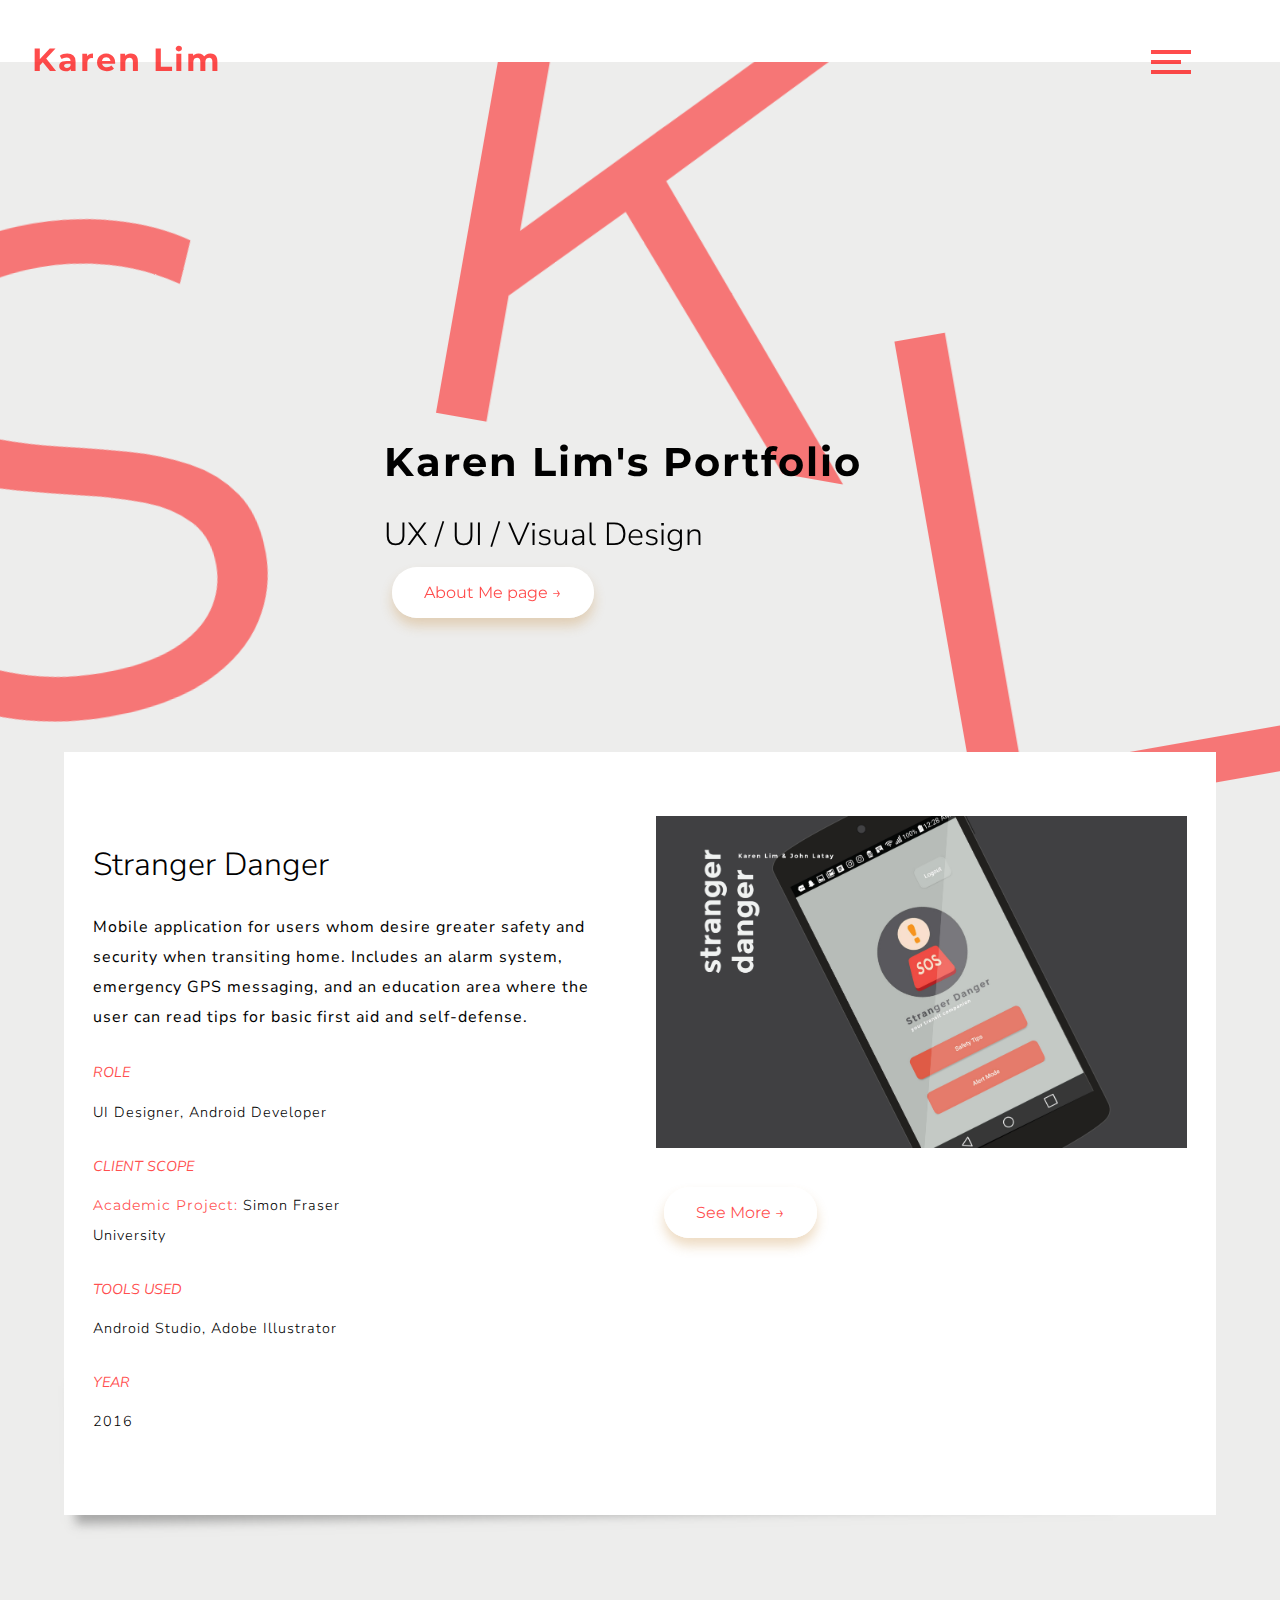
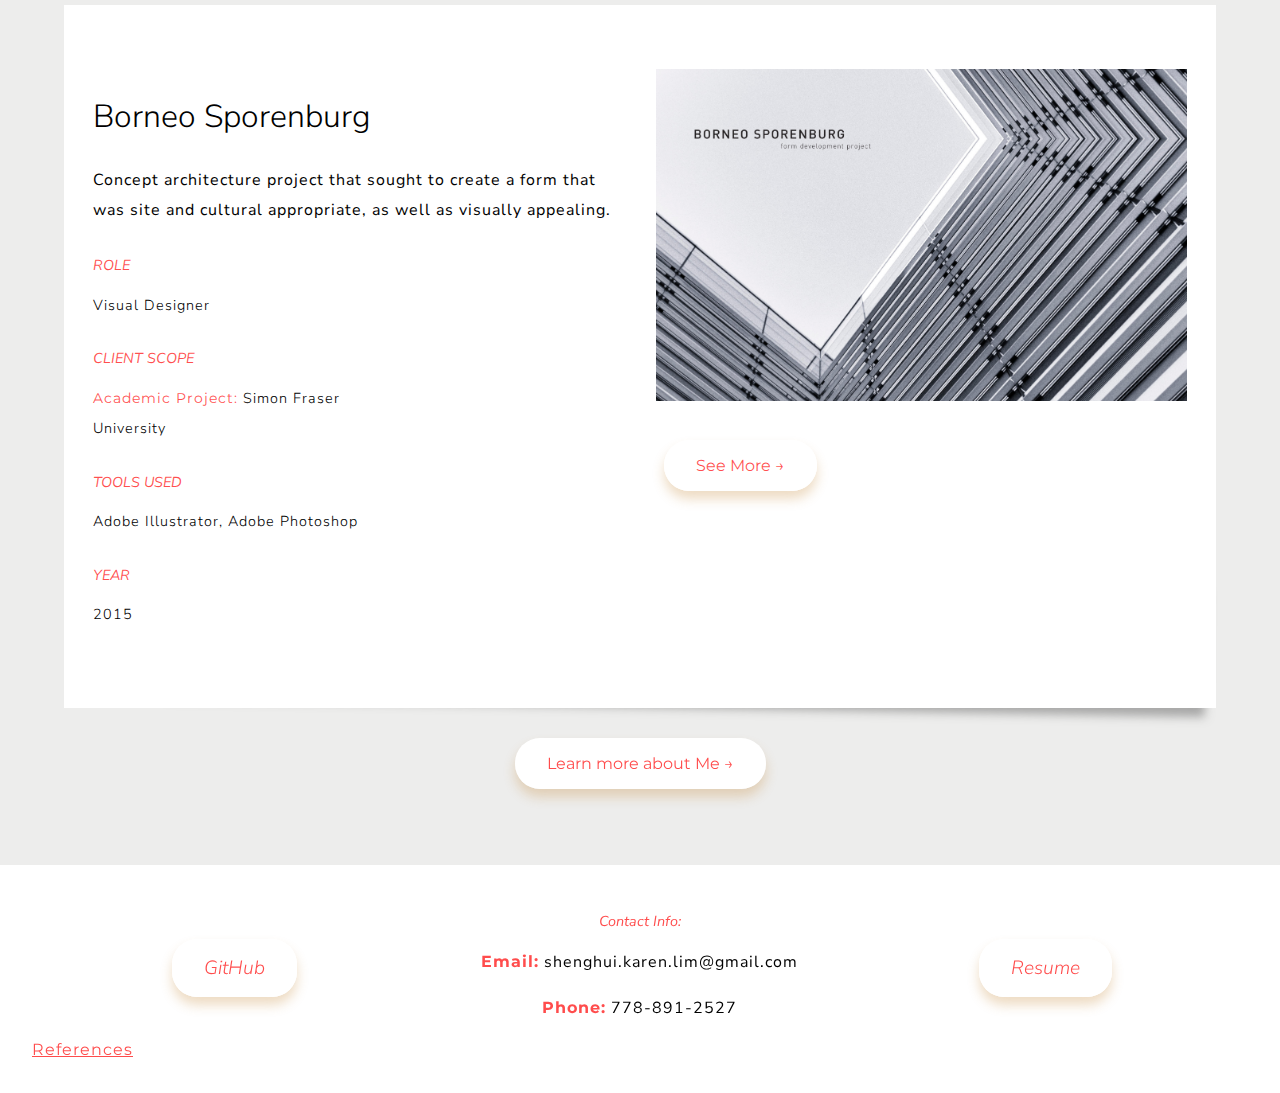
==== pub_html/index.html @ cf5feb18 "k - took out type for js script, unneeded. added an h4 styling because i needed one for the bio appa" ====
<!DOCTYPE HTML>

<html lang="en">

<head>
  <meta charset="utf-8" />
  <meta name="viewport" content="width=device-width, initial-scale=1" />
  <link rel="stylesheet" href="css/normalize.css" type="text/css" />
    <link rel="stylesheet" href="css/flexbox.css" type="text/css" />
  <link rel="stylesheet" href="css/main.css" type="text/css" />
  <link rel="stylesheet" href="css/index.css" type="text/css" />
  <link href="https://fonts.googleapis.com/css?family=Montserrat:700,700i" rel="stylesheet">
  <link href="https://fonts.googleapis.com/css?family=Nunito+Sans:300,300i,400,400i" rel="stylesheet" />
  <script src="https://code.jquery.com/jquery-3.3.1.js"></script>
  <script src="https://ajax.googleapis.com/ajax/libs/jquery/3.3.1/jquery.min.js"></script>

  <script src="js/header-menu.js"></script>

  <title>Karen Lim - Portfolio: Home</title>
</head>


<body>
  <header>
    <div class="header-white-background"></div>
      <nav class="header-nav container">
        <div class="header-home-nav block">
          <a href="index.html">Karen Lim</a>
        </div>

        <div class="block header-right-nav" aria-hidden="true">
          <a href="index.html">Home</a>
          <a href="stranger-danger.html">Stranger Danger</a>
          <a href="borneo-sporenburg.html">Borneo Sporenburg</a>
          <a href="about.html">About</a>
          <a href="styleguide/styleguideindex.html">Styleguide</a>
        </div>

        <button class="block hamburger-btn">
          <span class="hamburger-icon"></span>
        </button>
      </nav>
  </header>

  <section class="index-section top-box-spacing">
    <div class="index-elements-container">
      <div class="crazy-letter" id="crazy-s">
        <p>
          S
        </p>
      </div>
      <div class="crazy-letter" id="crazy-k">
        <p>
          K
        </p>
      </div>
      <div class="crazy-letter" id="crazy-l">
        <p>
          L
        </p>
      </div>
    </div>
    <!-- this will go on top of the crazy letters -->
    <div class="index-title">
      <h1>Karen Lim's Portfolio</h1>
      <h2>UX / UI / Visual Design</h2>
      <a href="about.html" class="default-button">About Me page &#8594;</a>
    </div>
  </section>





<section class="container" id="feature-work1-section">
  <div class="container featured-work-container">
    <div class="block work-overview-block">
      <div class="block">
        <h2>Stranger Danger</h2>
          <p>Mobile application for users whom desire greater safety and security when transiting home. Includes an alarm system, emergency GPS messaging, and an education area where the user can read tips for basic first aid and self-defense.
          </p>
      </div>
      <div class="block container work-facts-container">
        <div class="block work-facts-block">
          <h3>ROLE</h3>
          <p> UI Designer, Android Developer</p>
        </div>
        <div class="block work-facts-block">
          <h3>CLIENT SCOPE</h3>
          <p><strong>Academic Project:</strong> Simon Fraser University</p>
        </div>
        <div class="block work-facts-block">
          <h3>TOOLS USED</h3>
          <p>Android Studio, Adobe Illustrator</p>
        </div>
        <div class="block work-facts-block">
          <h3>YEAR</h3>
          <p>2016</p>
        </div>
      </div>
    </div>
    <div class="block work-img-block">
      <a href="stranger-danger.html">
        <img src="img/stranger-danger/SD_titlepage.jpg" />
      </a>
        <div class="see-more-block">
          <a href="stranger-danger.html" class="default-button">See More &#8594;</a>
        </div>
    </div>
  </div>
</section>


<section class="container feature-work2-section">
  <div class="container featured-work-container">
    <div class="block work-overview-block">
      <div class="block">
        <h2>Borneo Sporenburg</h2>
          <p>Concept architecture project that sought to create a form that was site and cultural appropriate, as well as visually appealing.
          </p>
      </div>
      <div class="block container work-facts-container">
        <div class="block work-facts-block">
          <h3>ROLE</h3>
          <p>Visual Designer</p>
        </div>
        <div class="block work-facts-block">
          <h3>CLIENT SCOPE</h3>
          <p><strong>Academic Project:</strong> Simon Fraser University</p>
        </div>
        <div class="block work-facts-block">
          <h3>TOOLS USED</h3>
          <p>Adobe Illustrator, Adobe Photoshop</p>
        </div>
        <div class="block work-facts-block">
          <h3>YEAR</h3>
          <p>2015</p>
        </div>
      </div>
    </div>
    <div class="block work-img-block">
      <a href="borneo-sporenburg.html">
        <img src="img/borneo-sp/BS_titleImg.jpg" />
      </a>
        <div class="see-more-block">
          <a href="borneo-sporenburg.html" class="default-button">See More &#8594;</a>
        </div>
    </div>
  </div>
</section>

<section id="see-aboutme-page">
  <a href="about.html" class="default-button">Learn more about Me &#8594;</a>
</section>

<footer>
  <div class="container footer-container">
    <div class="block">
      <a href="https://github.com/S-Karen-Lim/Portfolio-skarenlim" class="default-button">GitHub</a>
    </div>
    <div class="block">
      <!-- <a href="../about.html">About Me</a> -->
      <h3>Contact Info:</h3>
      <p>
        <strong>Email:</strong> shenghui.karen.lim@gmail.com
      </p>
      <p>
        <strong>Phone:</strong> 778-891-2527
      </p>
    </div>
    <div class="block">
      <a href="resume.html" class="default-button">Resume</a>
    </div>
  </div>
        <a href="references.html" class="intext-link">References</a>
</footer>
</body>
</html>
---- pub_html/css/flexbox.css ----
.container {
  display: -webkit-flex;
  display: -ms-flex;

  display: flex;

  -webkit-flex-wrap: wrap;
  -ms-flex-wrap: wrap;

  flex-wrap: wrap;

  /* margin: 1rem 0rem; */

}

.block {
  flex: 1 1 auto;
  flex-basis: 5em;
  display: block;
}
---- pub_html/css/main.css ----
body{
  padding: 0;
  margin: 0;
  background-color: rgb(237,237,236);
  font-family: 'Nunito Sans', sans-serif;
}

/* orientations */
.top-box-spacing{
  margin-top: 20vh;
}

.rem-space-top{
  padding-top: 3rem;
}

.see-other-page{
  margin-top: 5vh;
  text-align: center;
}

/* text */
h1{
  font-family: 'Montserrat', Helvetica, sans-serif;
  font-size: 2.5rem;
  font-weight: 700;
  letter-spacing: 2px;
  margin: 0;
}

h2{
  font-family: 'Nunito Sans', sans-serif;
  font-size: 2rem;
  font-weight: 300;
}

h3{
  color: rgba(255,0,0, 0.7);
  font-weight: 400;
  font-size: 0.9rem;
  font-style: oblique;
}

h4{
  font-family: 'Montserrat', sans-serif;
  font-size: 1.1rem;
  letter-spacing: 1px;
  line-height: 40px;
  color: rgba(255,0,0, 0.7);
}

p{
  font-family: 'Nunito Sans', Helvetica, sans-serif;
  font-size: 1rem;
  font-weight: 400;
  letter-spacing: 1px;
  line-height: 30px;
}

p strong{
  font-family: 'Montserrat', sans-serif;
  color: rgba(255,0,0, 0.7);
}

.intext-link{
  font-family: 'Montserrat', sans-serif;
  font-size: 1rem;
  letter-spacing: 1px;
  color: rgba(255,0,0, 0.7);
}

.intext-link:hover, .intext-link:focus{
  text-decoration: line-through;
}

/* button styling */
.default-button{
  font-family: 'Montserrat', sans-serif;
  padding: 1rem 2rem;
  margin: 0.5rem;
  text-decoration: none;
  border: none;
  background-color: white;
  border-radius: 25px;
  box-shadow: 0px 8px 12px rgba(199,139,60, 0.3);
  color: rgba(255,0,0, 0.7);
  /* tansition */
}

.default-button:hover{
  box-shadow: none;
  background-color: rgba(255,0,0, 0.7);
  color: white;
}

/* header stuff */
header{
  position: sticky;
  top: 0;
  height: 2rem;
  z-index: 1;
}

.header-nav{
  position: relative;
}

.header-white-background{
  position: absolute;
  background-color: white;
  width: 100vw;
  height: 62px;
  background-size: contain;
  z-index: 2;
}

.header-home-nav{
  position: absolute;
  top: 40px;
  left: 2rem;
  z-index: 3;
    -webkit-transition: .5s ease-in;
      -moz-transition: .5s ease-in;
      -o-transition: .5s ease-in;
      -ms-transition: .5s ease-in;
      transition: .5s ease-in;
}

.header-home-nav a{
  font-family: 'Montserrat', sans-serif;
  font-size: 2rem;
  font-weight: 700;
  text-decoration: none;
  color: rgba(255,0,0, 0.7);
  letter-spacing: 2px;
    -webkit-transition: .5s ease-in;
      -moz-transition: .5s ease-in;
      -o-transition: .5s ease-in;
      -ms-transition: .5s ease-in;
      transition: .5s ease-in;
}

.header-home-nav a:hover, .header-home-nav a:focus{
  text-decoration: line-through;
}

.header-right-nav{
  position: absolute;
  top: -170px;
  right: 4rem;
  text-align: left;
  background-color: white;
  padding: 2rem;
  z-index: 0;
  -webkit-transition: .5s ease-in;
    -moz-transition: .5s ease-in;
    -o-transition: .5s ease-in;
    -ms-transition: .5s ease-in;
    transition: .5s ease-in;
}

.active{
  top: 60px;
  box-shadow: 0 5px 5px rgba(100, 100, 100, 0.3);
  display: block;
}

.header-right-nav a{
  text-decoration: none;
  color: black;
  font-family: 'Nunito Sans', sans-serif;
  font-size: 1.2rem;
  font-weight: 300;
  font-style: oblique;
  display: block;
  align-self: flex-end;
}

.header-right-nav a:hover, .header-right-nav a:focus{
  color: rgba(255,0,0, 0.7);
}

.hamburger-btn{
  border: none;
  background: transparent;
  position: absolute;
  top: 40px;
  right: 90px;
  text-align: left;
  z-index: 3;
  height: 40px;
  width: 45px;
  padding: none;
}

.hamburger-icon{
  background-color: rgba(255, 0, 0, 0.7);
  width: 30px;
  height: 4px;
  display: block;
  position: absolute;
  margin: none;
  transition: all 0.3s;
  pointer-events: none;
}

.hamburger-icon::before, .hamburger-icon::after{
  position: absolute;
  content: '';
  background-color: rgba(255, 0, 0, 0.7);
  width: 40px;
  height: 4px;
}

.hamburger-icon::before{
  top:-10px;
  transition: all 0.3s;
}
.hamburger-icon::after{
  top:10px;
}

.hamburger-btn:focus, .hamburger-btn:hover{
    outline:none;
}

.hamburger-btn:hover .hamburger-icon, .hamburger-btn:focus .hamburger-icon{
  width: 40px;
  background-color: rgba(0, 0, 255, 0.7);
}

.hamburger-btn.toggle .hamburger-icon{
  background: transparent;
}

.hamburger-btn.toggle .hamburger-icon:before{
  top: 0;
  transform: rotate(45deg);
}

.hamburger-btn.toggle .hamburger-icon:after{
  top: 0;
  transform: rotate(-45deg);
}


/* ///////////////////////////////////////////////////////////////// */
/* Footer stuff */
footer{
  margin-top: 10vh;
  background: white;
  padding: 2rem;
}

.footer-container{
  margin: 0 auto;
  justify-content: space-around;
  align-items: center;
}

.footer-container .block{
  text-align: center;
}

.footer-container a{
  text-decoration: none;
  font-family: 'Nunito Sans', sans-serif;
  font-size: 1.2rem;
  font-weight: 300;
  font-style: oblique;
}

.footer-container a:hover, .footer-container a:focus{
  color: rgba(255,255,255);
}


/* ///////////////////////////////////////////////////////////////// */

/* Work overview section */
#feature-work1-section, .feature-work2-section{
    background-color: white;
    width: 90%;
    margin: 10vh auto 1rem auto;
    position:relative;
    /* box-shadow: */
}

/* citation: https://paulund.co.uk/learn-css-box-shadow */
#feature-work1-section:before
{
  z-index: -1;
  position: absolute;
  content: "";
  width: 90%;
  margin: 0 auto;
  bottom: 15px;
  left: 10px;
  width: 90%;
  top: 80%;
  background: #777;
  box-shadow: 0 15px 10px rgba(100, 100, 100, 0.5);
  transform: rotate(-1deg);
}

.feature-work2-section:before
{
  z-index: -1;
  position: absolute;
  content: "";
  width: 90%;
  margin: 0 auto;
  bottom: 15px;
  right: 10px;
  width: 90%;
  top: 80%;
  background: #777;
  box-shadow: 0 15px 10px rgba(100, 100, 100, 0.5);
  transform: rotate(1deg);
}
.featured-work-container{
  width: 95%;
  margin: 3rem auto;
  padding: 1rem;
  /* border: 0.5px solid rgb(237,215,200); */
}

/* button to navigate to work page */
.see-more-block{
  /* display: none; */
  /* opacity: 0; */
  display: block;
  margin: 3rem auto;
}

.work-overview-block{
  min-width: 30rem;
  height: inherit;
  justify-content: space-between;
  /* position: relative; */
}

.work-facts-container{
  /* position: absolute;
  bottom: 1rem; */
  align-content: space-around;
}

.work-facts-block{
  width: 20rem;
  margin-right: 2rem;
  display: inline-block;
  vertical-align: top;
}

.work-facts-block p{
  font-size: 0.9rem;
  font-weight: 300;
}

.work-img-block{
  width: 50rem;
  margin-left: 2rem;
  /* position: relative; */
}

.work-img-block img{
  width: 100%;
  height: auto;
}


@media (max-width:1150px) {
  .work-facts-container{
    margin: 2rem auto;
    justify-content: space-between;
    align-content: flex-start;
  }
  .work-overview-block{
    min-width: 80%;
    margin: 1rem auto;
  }
  .work-facts-block{
    width: 40%;
    vertical-align: top;
    margin: 1rem 1rem 1rem auto;
  }
  .work-img-block{
    order:-1;
    min-width: 80%;
  }
}

/* references page */
#references-section{
  width: 70%;
  margin-left: auto;
  margin-right: auto;
}

@media (max-width:700px) {
  .work-img-block{
    width: auto;
    margin: 2rem auto;
  }
  .header-home-nav{
    left: 20px;
    top: 30px;
  }
  .header-home-nav a{
    font-size: 1.1rem;
  }
  .hamburger-icon, .hamburger-icon::before, .hamburger-icon::after{
    width: 30px;
    height: 4px;
  }
  .hamburger-btn{
    top: 15px;
    right: 20px;
  }
  .hamburger-icon:hover, .hamburger-icon:focus{
    width: 25px;
  }
  .footer-container .block{
    display: block;
    min-width: 90%;
    margin-bottom: 50px;
  }
}
---- pub_html/css/index.css ----
/* index page */
.index-section{
  width: 100%;
  height: 50vh;
  margin-left: auto;
  margin-right: auto;
  position: relative;
}

.crazy-letter{
  position: fixed;
  z-index: -2;
}

.crazy-letter p{
  font-family: 'Montserrat', sans-serif;
  font-size: 700px;
  color: rgba(255, 0, 0, 0.5);
  padding: 0;
  margin: 0;
}

#crazy-s{
  top: 50%;
  left: -150px;
  transform: rotate(-10deg);
  /* animation: 0.3s ease-in crazy-s-transform; */
}

#crazy-k{
  top: 20%;
  right: 30%;
  transform: rotate(10deg);
}

#crazy-l{
  top: 60%;
  right: 1%;
  transform: rotate(-10deg);
}

.index-title{
  position: absolute;
  top: 50%;
  left: 30%;
}

#see-aboutme-page{
  margin-top: 5vh;
  text-align: center;
}

@keyframes crazy-s-transform {
  from{
    opacity: 0;
    transform: translateX(0px);
  }
  to{
    opacity: 1;
    transform: translateX(100px);
  }
}

@media (max-width: 500px) {
  .index-title{
    top: 20%;
    left:2rem;
  }
}
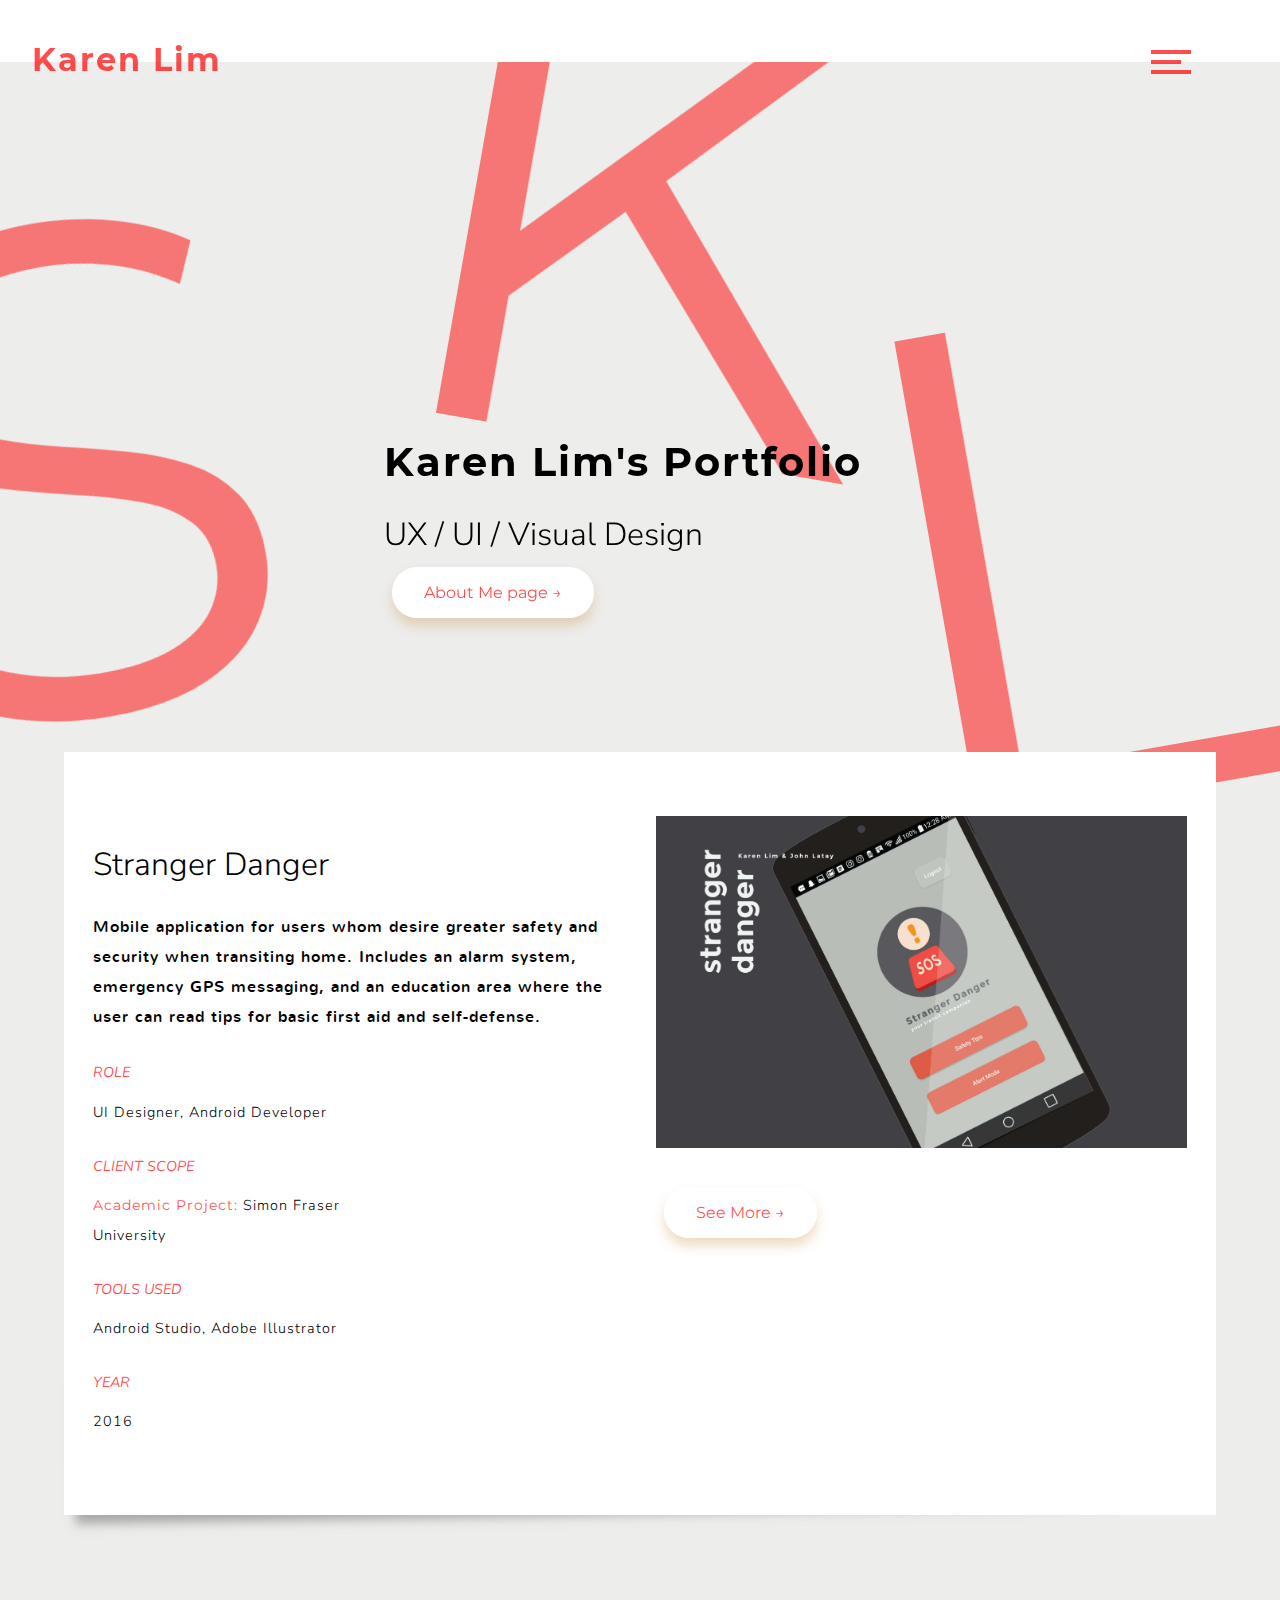
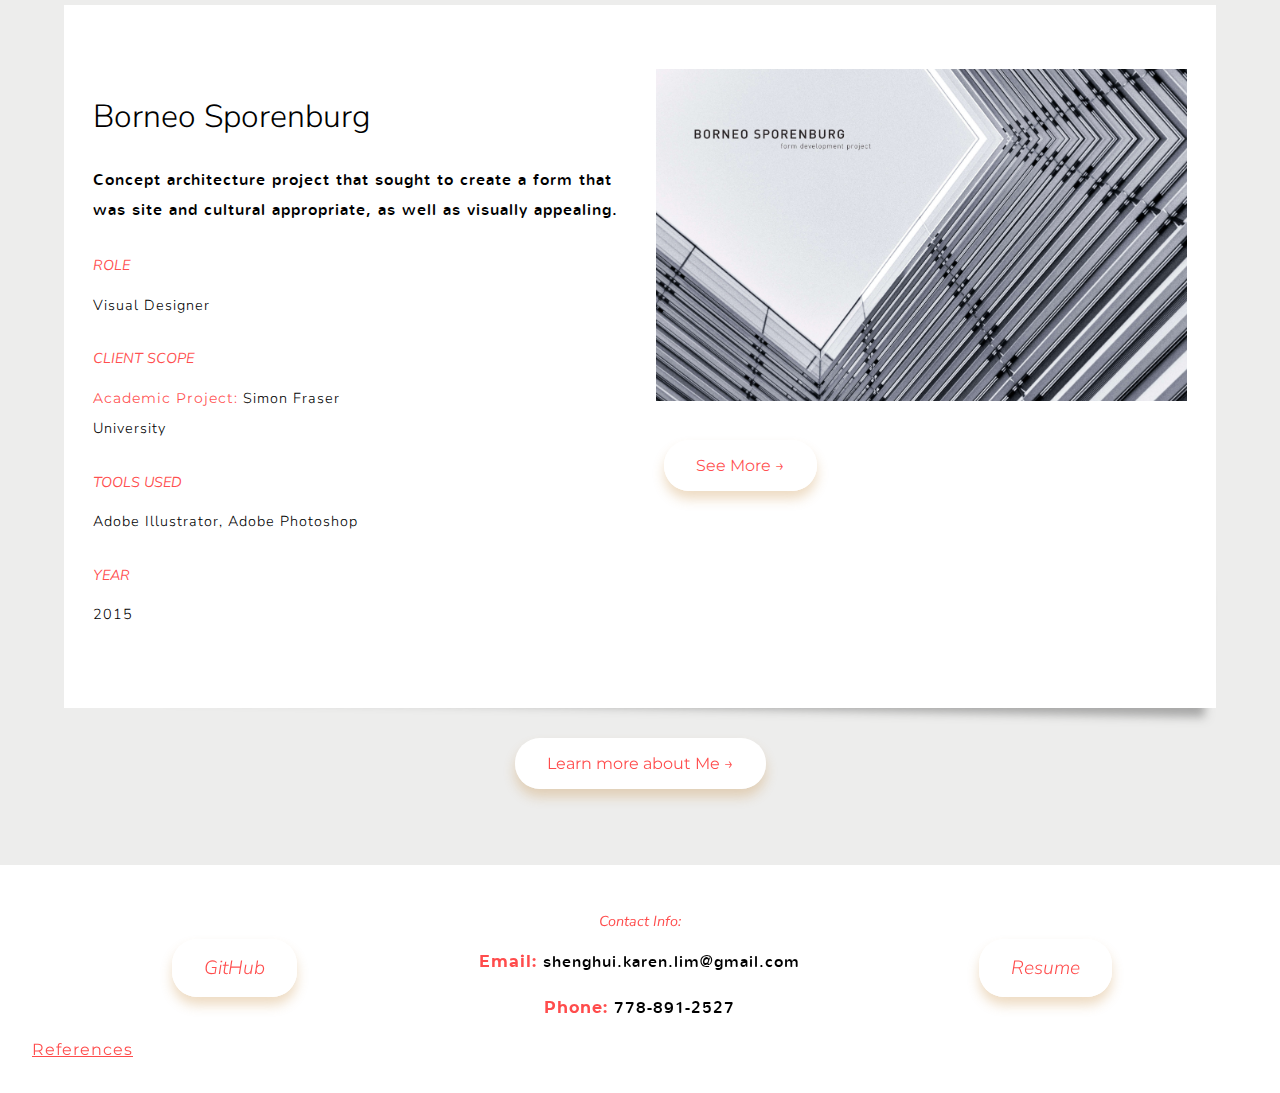
==== commit a124975f: "k - added fallback fonts for other browsers by fonts.css" ====
--- a/pub_html/index.html
+++ b/pub_html/index.html
@@ -9,8 +9,11 @@
     <link rel="stylesheet" href="css/flexbox.css" type="text/css" />
   <link rel="stylesheet" href="css/main.css" type="text/css" />
   <link rel="stylesheet" href="css/index.css" type="text/css" />
-  <link href="https://fonts.googleapis.com/css?family=Montserrat:700,700i" rel="stylesheet">
-  <link href="https://fonts.googleapis.com/css?family=Nunito+Sans:300,300i,400,400i" rel="stylesheet" />
+
+  <link rel="preload" href="css/fonts.css" as="style" onload="this.onload=null;this.rel='stylesheet'">
+  <noscript><link rel="stylesheet" href="css/fonts.css"></noscript>
+  <link href="https://fonts.googleapis.com/css?family=Montserrat:700" rel="stylesheet">
+  <link href="https://fonts.googleapis.com/css?family=Nunito+Sans:300,400" rel="stylesheet" />
   <script src="https://code.jquery.com/jquery-3.3.1.js"></script>
   <script src="https://ajax.googleapis.com/ajax/libs/jquery/3.3.1/jquery.min.js"></script>
 
@@ -101,7 +104,7 @@
     </div>
     <div class="block work-img-block">
       <a href="stranger-danger.html">
-        <img src="img/stranger-danger/SD_titlepage.jpg" />
+        <img src="img/stranger-danger/SD_titlepage.jpg" alt="title image for Stranger Dangerr Project"/>
       </a>
         <div class="see-more-block">
           <a href="stranger-danger.html" class="default-button">See More &#8594;</a>
@@ -140,7 +143,7 @@
     </div>
     <div class="block work-img-block">
       <a href="borneo-sporenburg.html">
-        <img src="img/borneo-sp/BS_titleImg.jpg" />
+        <img src="img/borneo-sp/BS_titleImg.jpg" alt="title image borneo-sporenburg"/>
       </a>
         <div class="see-more-block">
           <a href="borneo-sporenburg.html" class="default-button">See More &#8594;</a>
@@ -149,9 +152,9 @@
   </div>
 </section>
 
-<section id="see-aboutme-page">
+<div id="see-aboutme-page">
   <a href="about.html" class="default-button">Learn more about Me &#8594;</a>
-</section>
+</div>
 
 <footer>
   <div class="container footer-container">
--- a/pub_html/css/main.css
+++ b/pub_html/css/main.css
@@ -35,6 +35,7 @@
 }
 
 h3{
+  font-family: 'Nunito Sans', sans-serif;
   color: rgba(255,0,0, 0.7);
   font-weight: 400;
   font-size: 0.9rem;
@@ -190,7 +191,6 @@
   z-index: 3;
   height: 40px;
   width: 45px;
-  padding: none;
 }
 
 .hamburger-icon{
@@ -199,7 +199,7 @@
   height: 4px;
   display: block;
   position: absolute;
-  margin: none;
+  margin: 0;
   transition: all 0.3s;
   pointer-events: none;
 }
@@ -271,7 +271,7 @@
 }
 
 .footer-container a:hover, .footer-container a:focus{
-  color: rgba(255,255,255);
+  color: rgb(255,255,255);
 }
 
 
--- a/pub_html/css/fonts.css
+++ b/pub_html/css/fonts.css
@@ -0,0 +1,47 @@
+@font-face {
+	font-family: 'Montserrat';
+	font-weight: 700;
+	font-style: normal;
+	src: url('../fonts/Montserrat700.eot');
+	src: url('../fonts/Montserrat700.eot?#iefix') format('embedded-opentype'),
+		 url('../fonts/Montserrat700.woff2') format('woff2'),
+		 url('../fonts/Montserrat700.woff') format('woff'),
+		 url('../fonts/Montserrat700.ttf') format('truetype');
+}
+
+@font-face {
+	font-family: 'Nunito Sans';
+	font-weight: 300;
+	font-style: normal;
+	src: url('../fonts/nunito300.eot');
+	src: url('../fonts/nunito300.eot?#iefix') format('embedded-opentype'),
+		 url('../fonts/nunito300.woff2') format('woff2'),
+		 url('../fonts/nunito300.woff') format('woff'),
+		 url('../fonts/nunito300.ttf') format('truetype');
+}
+
+@font-face {
+	font-family: 'Nunito Sans';
+	font-weight: 400;
+	font-style: normal;
+	src: url('../fonts/nunito400.eot');
+	src: url('../fonts/nunito400.eot?#iefix') format('embedded-opentype'),
+		 url('../fonts/nunito400.woff2') format('woff2'),
+		 url('../fonts/nunito400.woff') format('woff'),
+		 url('../fonts/nunito400.ttf') format('truetype');
+}
+
+
+body {
+	font-family: "Nunito Sans", Arial, Verdana, sans-serif;
+	font-size: 1rem;
+}
+
+.blur {
+	filter: blur(5px);
+	transition: filter 400ms;
+}
+
+.blur.lazyloaded {
+	filter: blur(0);
+}
--- a/pub_html/css/fonts.css
+++ b/pub_html/css/fonts.css
@@ -0,0 +1,47 @@
+@font-face {
+	font-family: 'Montserrat';
+	font-weight: 700;
+	font-style: normal;
+	src: url('../fonts/Montserrat700.eot');
+	src: url('../fonts/Montserrat700.eot?#iefix') format('embedded-opentype'),
+		 url('../fonts/Montserrat700.woff2') format('woff2'),
+		 url('../fonts/Montserrat700.woff') format('woff'),
+		 url('../fonts/Montserrat700.ttf') format('truetype');
+}
+
+@font-face {
+	font-family: 'Nunito Sans';
+	font-weight: 300;
+	font-style: normal;
+	src: url('../fonts/nunito300.eot');
+	src: url('../fonts/nunito300.eot?#iefix') format('embedded-opentype'),
+		 url('../fonts/nunito300.woff2') format('woff2'),
+		 url('../fonts/nunito300.woff') format('woff'),
+		 url('../fonts/nunito300.ttf') format('truetype');
+}
+
+@font-face {
+	font-family: 'Nunito Sans';
+	font-weight: 400;
+	font-style: normal;
+	src: url('../fonts/nunito400.eot');
+	src: url('../fonts/nunito400.eot?#iefix') format('embedded-opentype'),
+		 url('../fonts/nunito400.woff2') format('woff2'),
+		 url('../fonts/nunito400.woff') format('woff'),
+		 url('../fonts/nunito400.ttf') format('truetype');
+}
+
+
+body {
+	font-family: "Nunito Sans", Arial, Verdana, sans-serif;
+	font-size: 1rem;
+}
+
+.blur {
+	filter: blur(5px);
+	transition: filter 400ms;
+}
+
+.blur.lazyloaded {
+	filter: blur(0);
+}
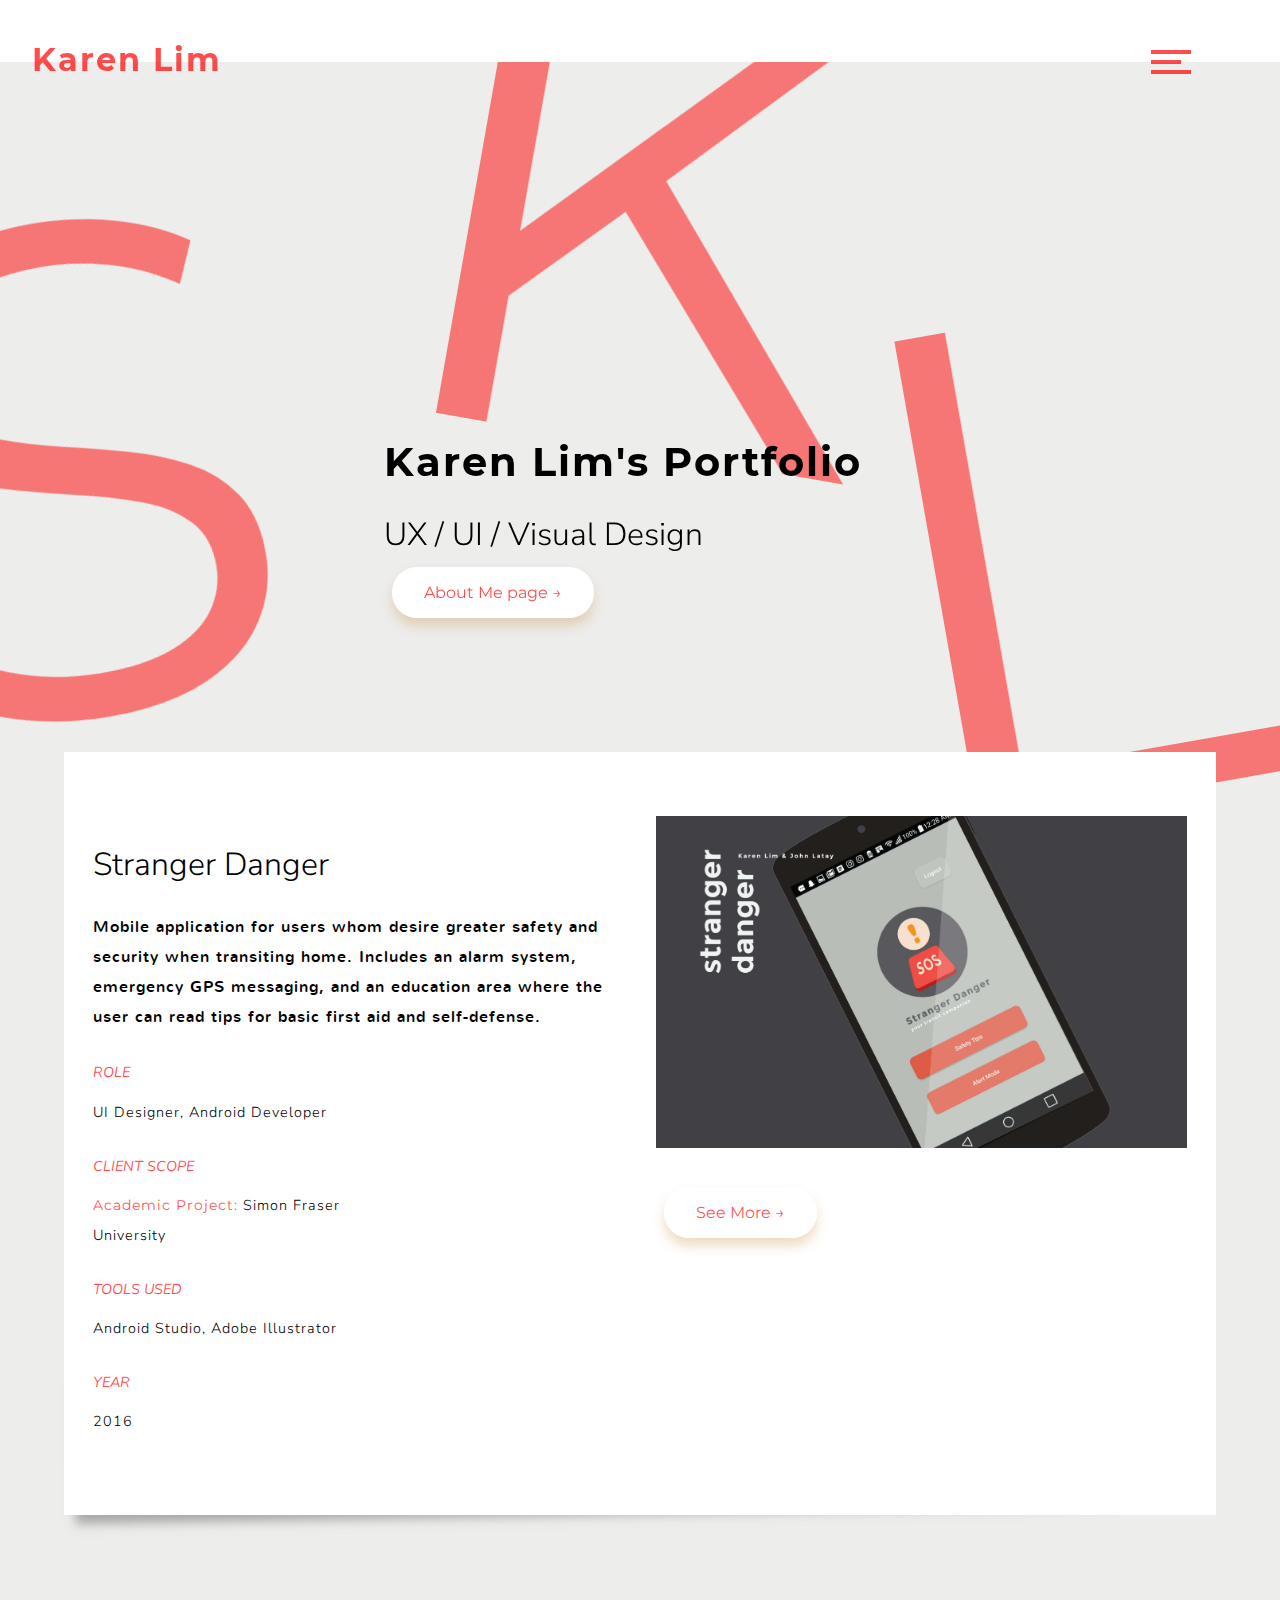
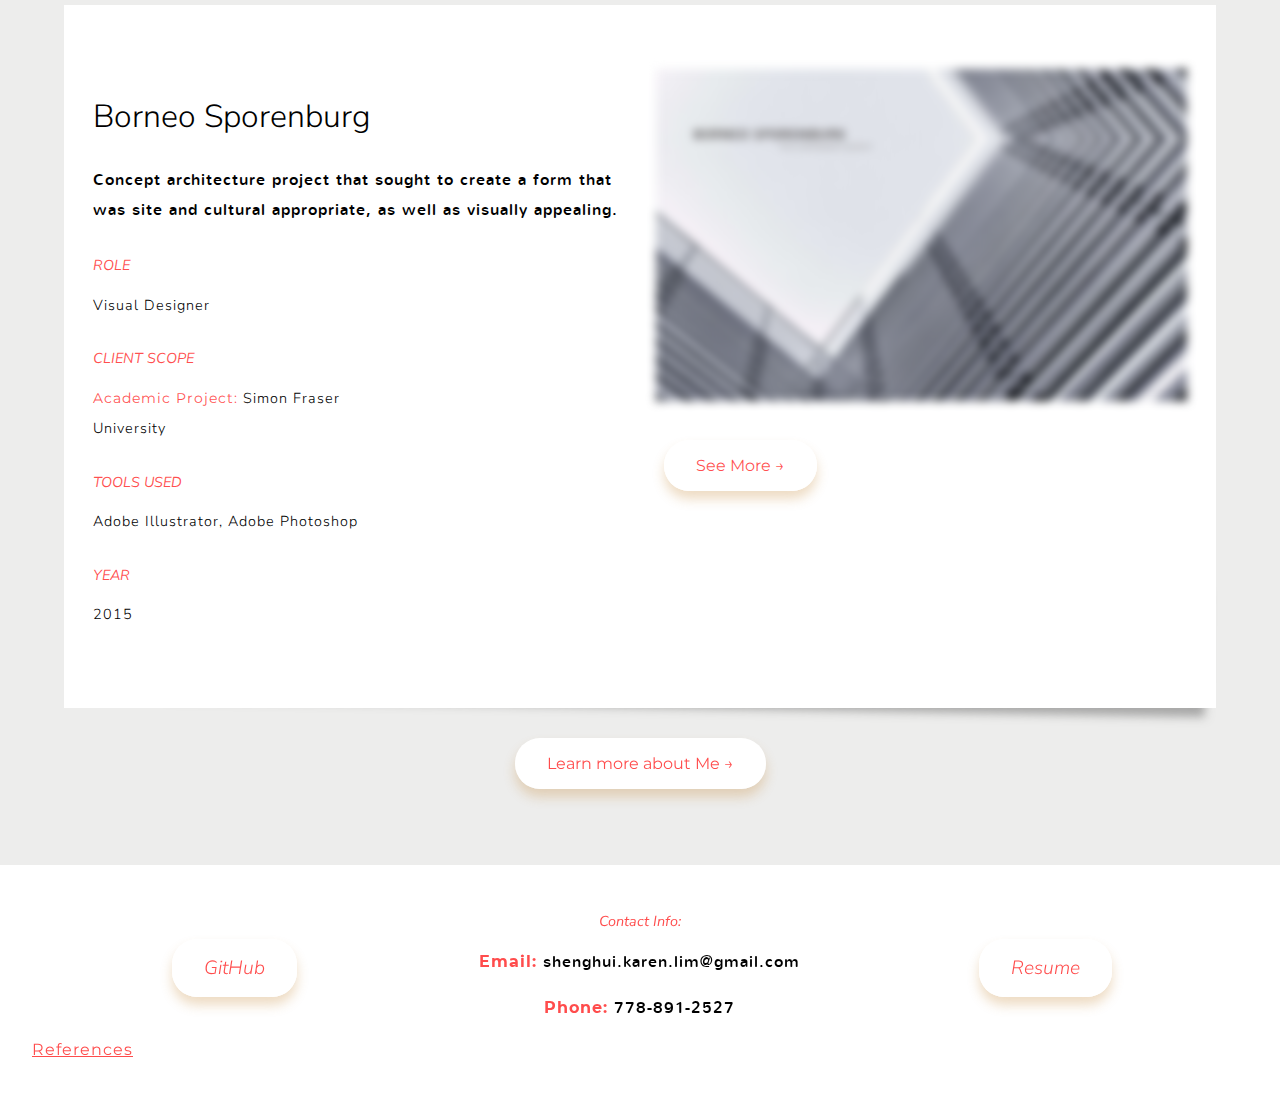
==== commit c9d3eedb: "k- changed folder name for lazyload img files, added lazy load to index" ====
--- a/pub_html/index.html
+++ b/pub_html/index.html
@@ -104,7 +104,8 @@
     </div>
     <div class="block work-img-block">
       <a href="stranger-danger.html">
-        <img src="img/stranger-danger/SD_titlepage.jpg" alt="title image for Stranger Dangerr Project"/>
+  			<img src="img/small-img/SD_titlepage_min.jpg" data-src="img/stranger-danger/SD_titlepage.jpg" class="lazyload blur" alt="title image for Stranger Dangerr Project">
+  			<noscript><img src="img/stranger-danger/SD_titlepage.jpg" alt="title image for Stranger Dangerr Project"/></noscript>
       </a>
         <div class="see-more-block">
           <a href="stranger-danger.html" class="default-button">See More &#8594;</a>
@@ -143,7 +144,8 @@
     </div>
     <div class="block work-img-block">
       <a href="borneo-sporenburg.html">
-        <img src="img/borneo-sp/BS_titleImg.jpg" alt="title image borneo-sporenburg"/>
+      <img src="img/small-img/BS_titleImg_min.jpg" data-src="img/borneo-sp/BS_titleImg.jpg" class="lazyload blur" alt="title image borneo-sporenburg">
+      <noscript><img src="img/borneo-sp/BS_titleImg.jpg" alt="title image borneo-sporenburg"/></noscript>
       </a>
         <div class="see-more-block">
           <a href="borneo-sporenburg.html" class="default-button">See More &#8594;</a>
@@ -177,5 +179,7 @@
   </div>
         <a href="references.html" class="intext-link">References</a>
 </footer>
+
+<script src="js/lazysizes.min.js"></script>
 </body>
 </html>
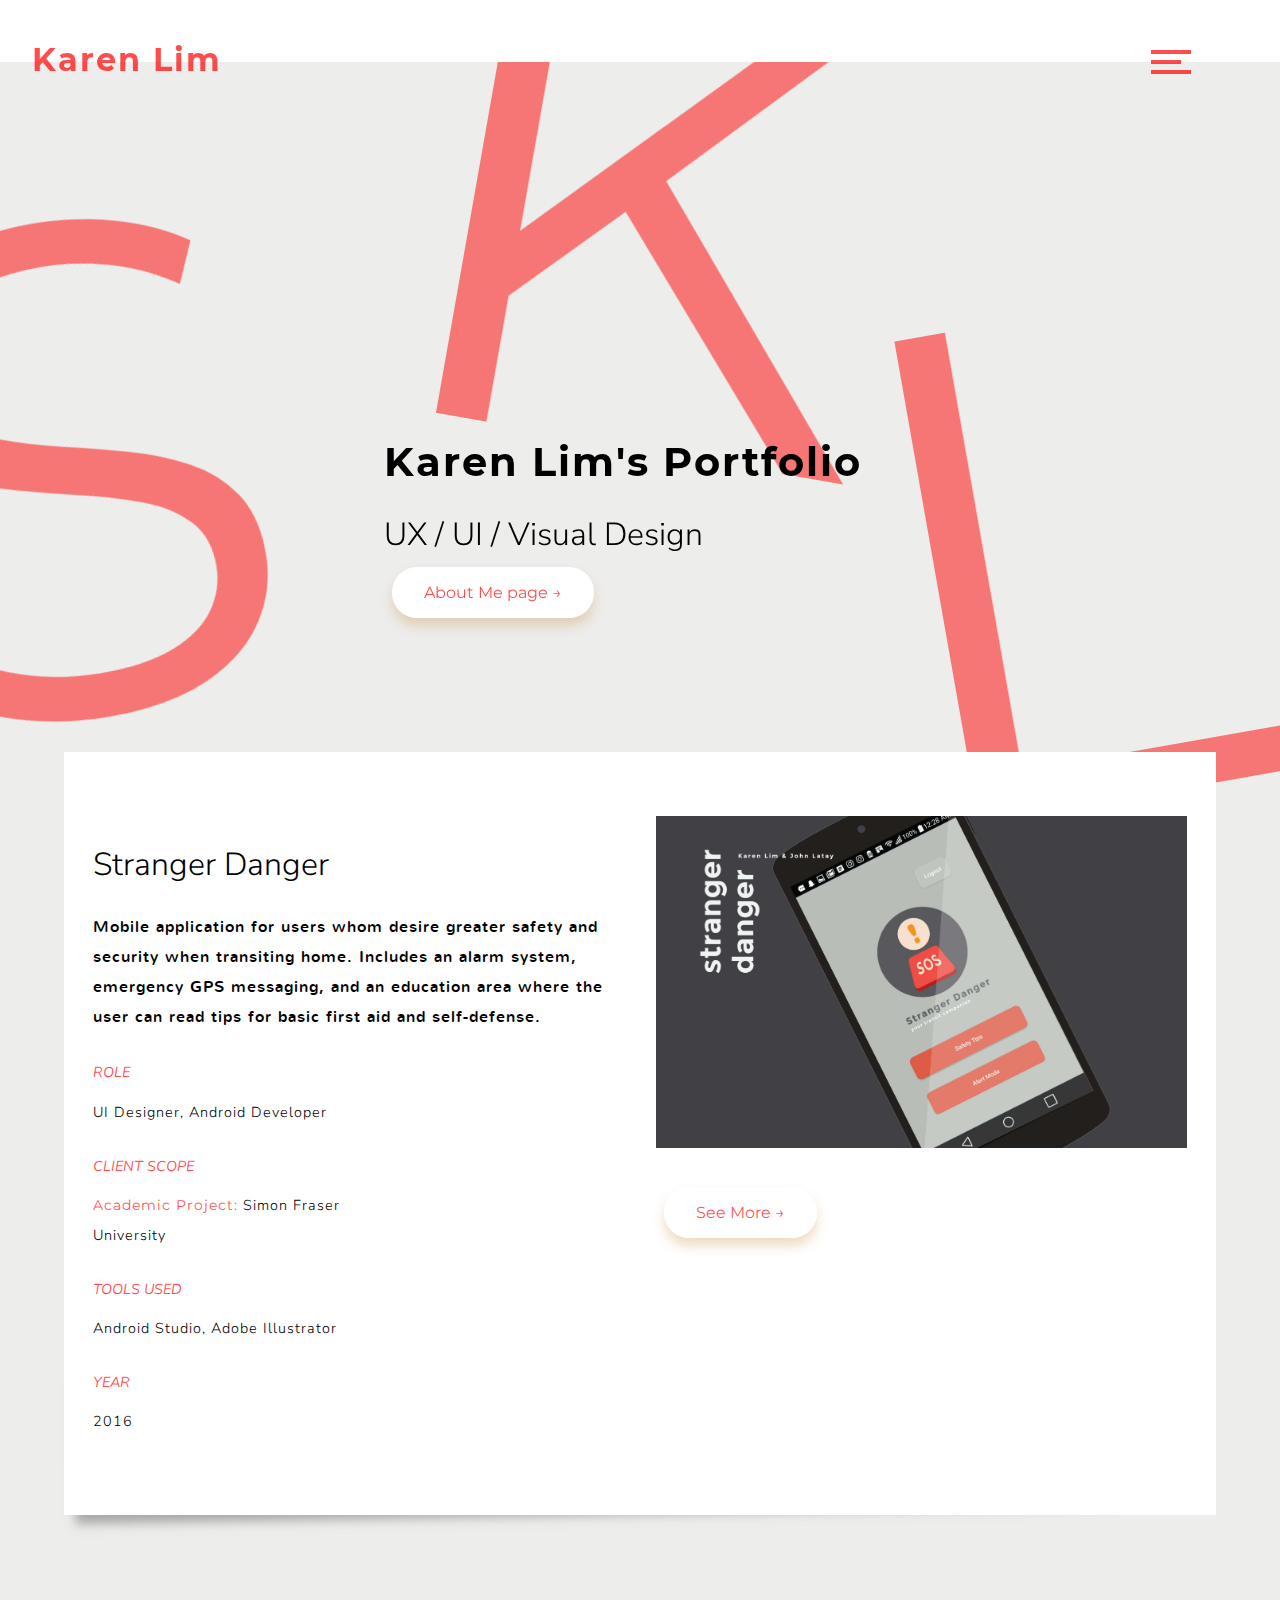
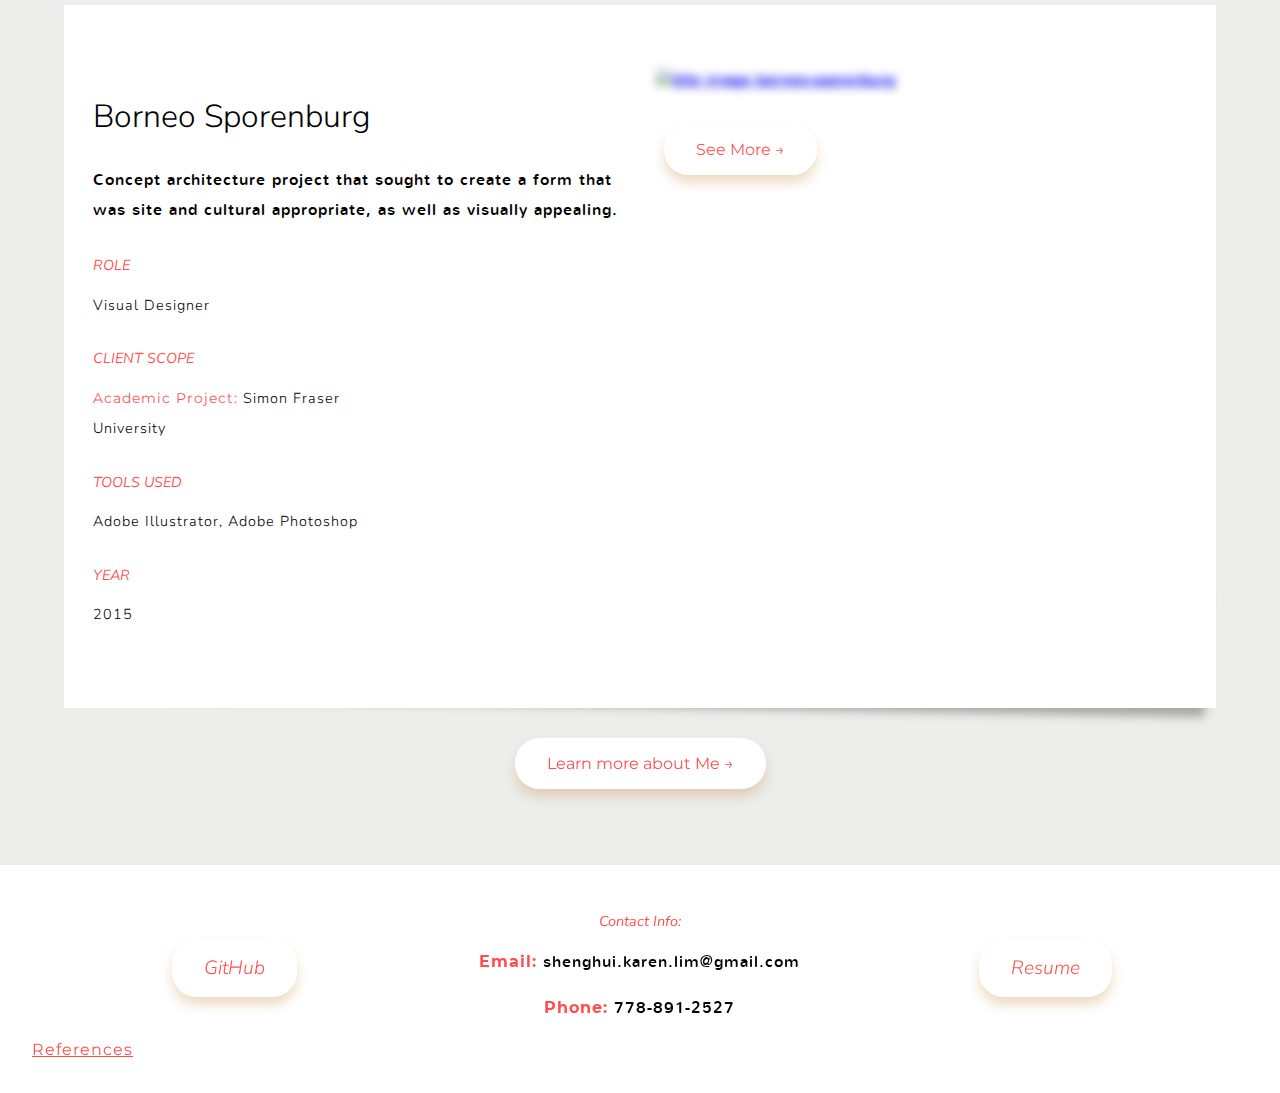
==== commit 88dfc1f4: "k - added lazyloading to all images on main pages" ====
--- a/pub_html/index.html
+++ b/pub_html/index.html
@@ -104,7 +104,7 @@
     </div>
     <div class="block work-img-block">
       <a href="stranger-danger.html">
-  			<img src="img/small-img/SD_titlepage_min.jpg" data-src="img/stranger-danger/SD_titlepage.jpg" class="lazyload blur" alt="title image for Stranger Dangerr Project">
+  			<img src="img/small-img/loadingImg_potfolio.png" data-src="img/stranger-danger/SD_titlepage.jpg" class="lazyload blur" alt="title image for Stranger Danger Project">
   			<noscript><img src="img/stranger-danger/SD_titlepage.jpg" alt="title image for Stranger Dangerr Project"/></noscript>
       </a>
         <div class="see-more-block">
@@ -144,7 +144,7 @@
     </div>
     <div class="block work-img-block">
       <a href="borneo-sporenburg.html">
-      <img src="img/small-img/BS_titleImg_min.jpg" data-src="img/borneo-sp/BS_titleImg.jpg" class="lazyload blur" alt="title image borneo-sporenburg">
+      <img src="img/small-img/loadingImg_potfolio.png" data-src="img/borneo-sp/BS_titleImg.jpg" class="lazyload blur" alt="title image borneo-sporenburg">
       <noscript><img src="img/borneo-sp/BS_titleImg.jpg" alt="title image borneo-sporenburg"/></noscript>
       </a>
         <div class="see-more-block">
@@ -164,7 +164,6 @@
       <a href="https://github.com/S-Karen-Lim/Portfolio-skarenlim" class="default-button">GitHub</a>
     </div>
     <div class="block">
-      <!-- <a href="../about.html">About Me</a> -->
       <h3>Contact Info:</h3>
       <p>
         <strong>Email:</strong> shenghui.karen.lim@gmail.com
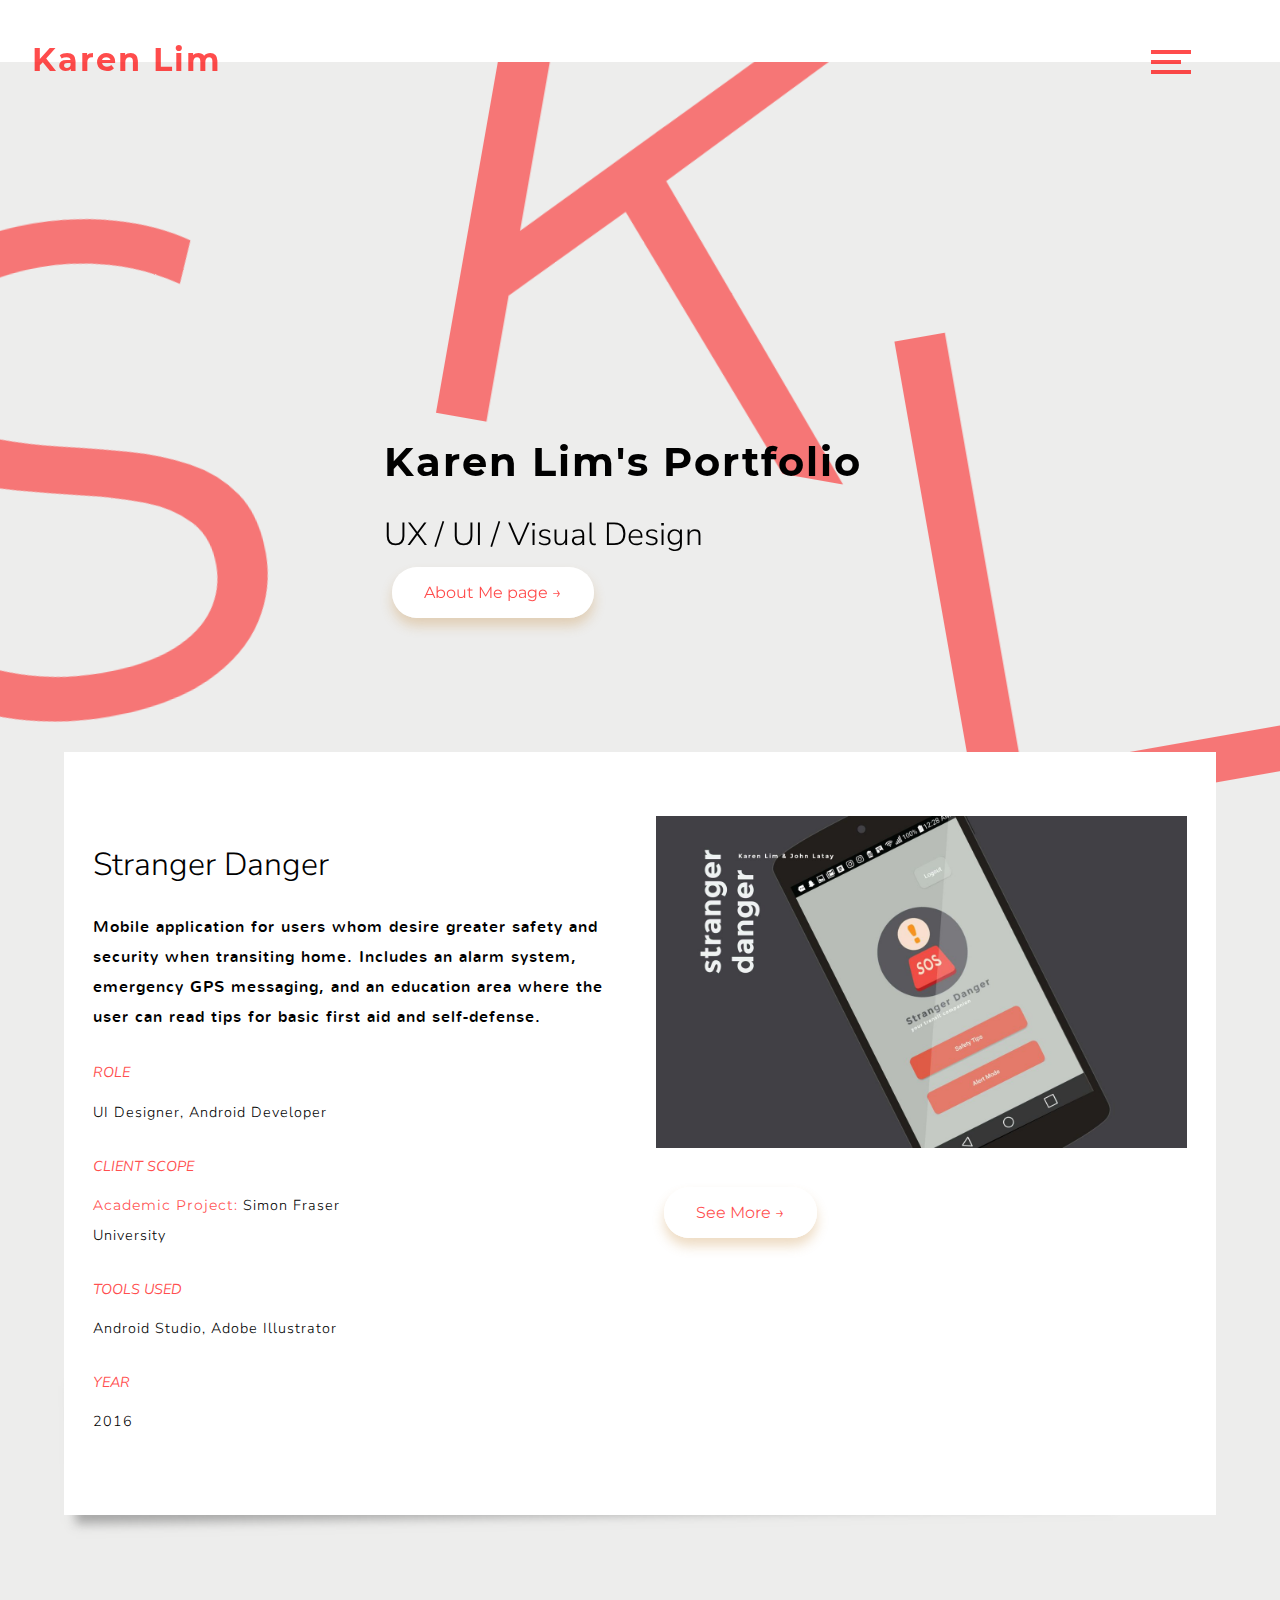
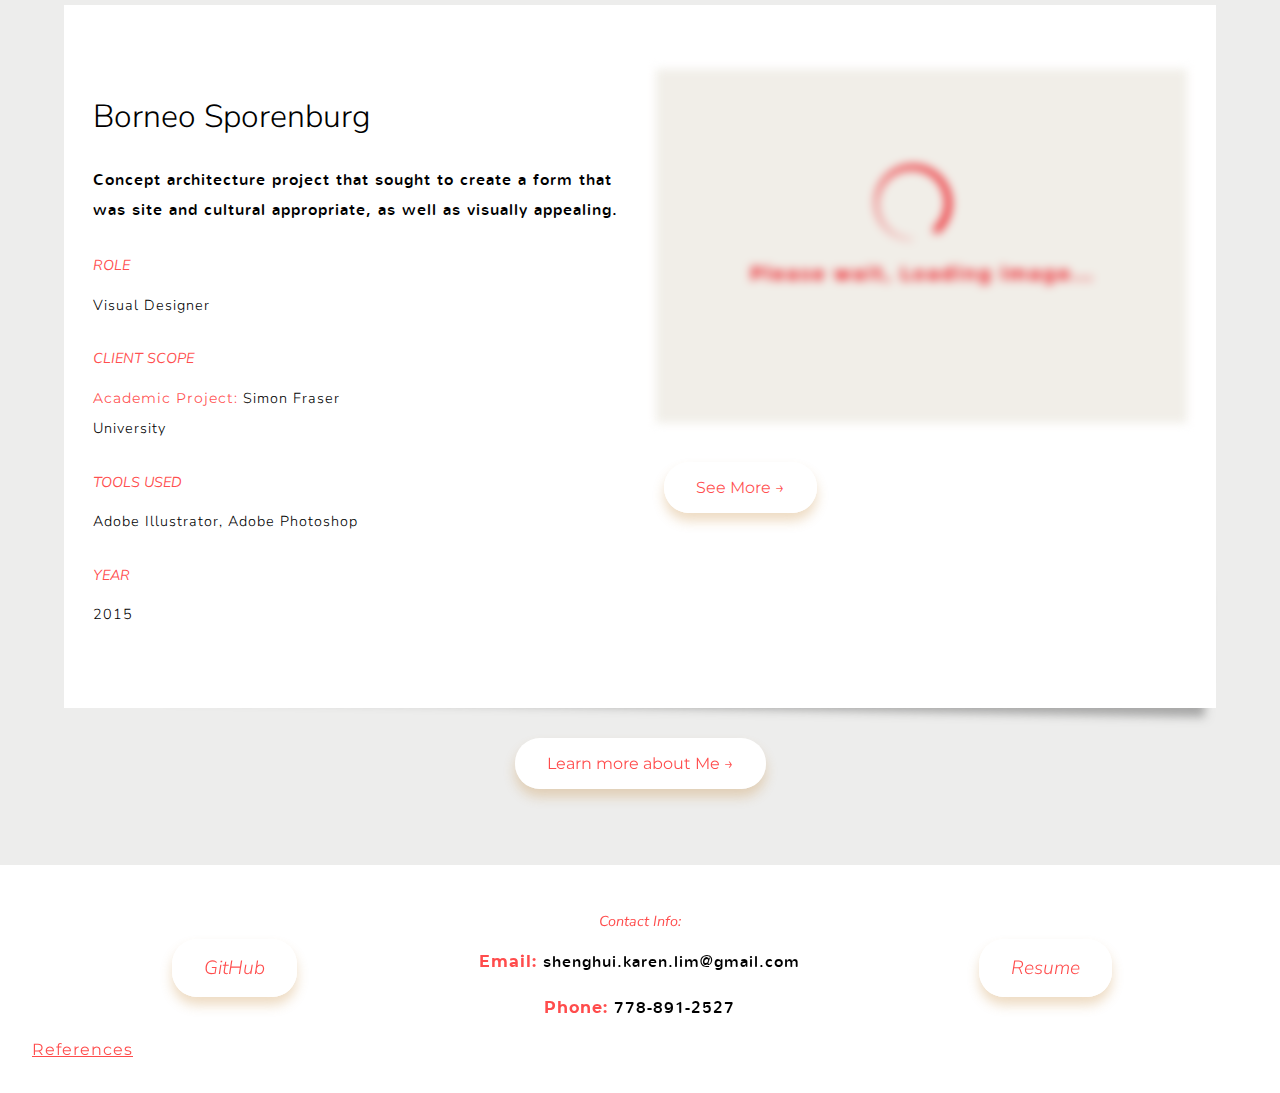
==== commit c1ab682b: "k - fixed typo" ====
--- a/pub_html/index.html
+++ b/pub_html/index.html
@@ -104,7 +104,7 @@
     </div>
     <div class="block work-img-block">
       <a href="stranger-danger.html">
-  			<img src="img/small-img/loadingImg_potfolio.png" data-src="img/stranger-danger/SD_titlepage.jpg" class="lazyload blur" alt="title image for Stranger Danger Project">
+  			<img src="img/small-img/loadingImg_portfolio.png" data-src="img/stranger-danger/SD_titlepage.jpg" class="lazyload blur" alt="title image for Stranger Danger Project">
   			<noscript><img src="img/stranger-danger/SD_titlepage.jpg" alt="title image for Stranger Dangerr Project"/></noscript>
       </a>
         <div class="see-more-block">
@@ -144,7 +144,7 @@
     </div>
     <div class="block work-img-block">
       <a href="borneo-sporenburg.html">
-      <img src="img/small-img/loadingImg_potfolio.png" data-src="img/borneo-sp/BS_titleImg.jpg" class="lazyload blur" alt="title image borneo-sporenburg">
+      <img src="img/small-img/loadingImg_portfolio.png" data-src="img/borneo-sp/BS_titleImg.jpg" class="lazyload blur" alt="title image borneo-sporenburg">
       <noscript><img src="img/borneo-sp/BS_titleImg.jpg" alt="title image borneo-sporenburg"/></noscript>
       </a>
         <div class="see-more-block">
